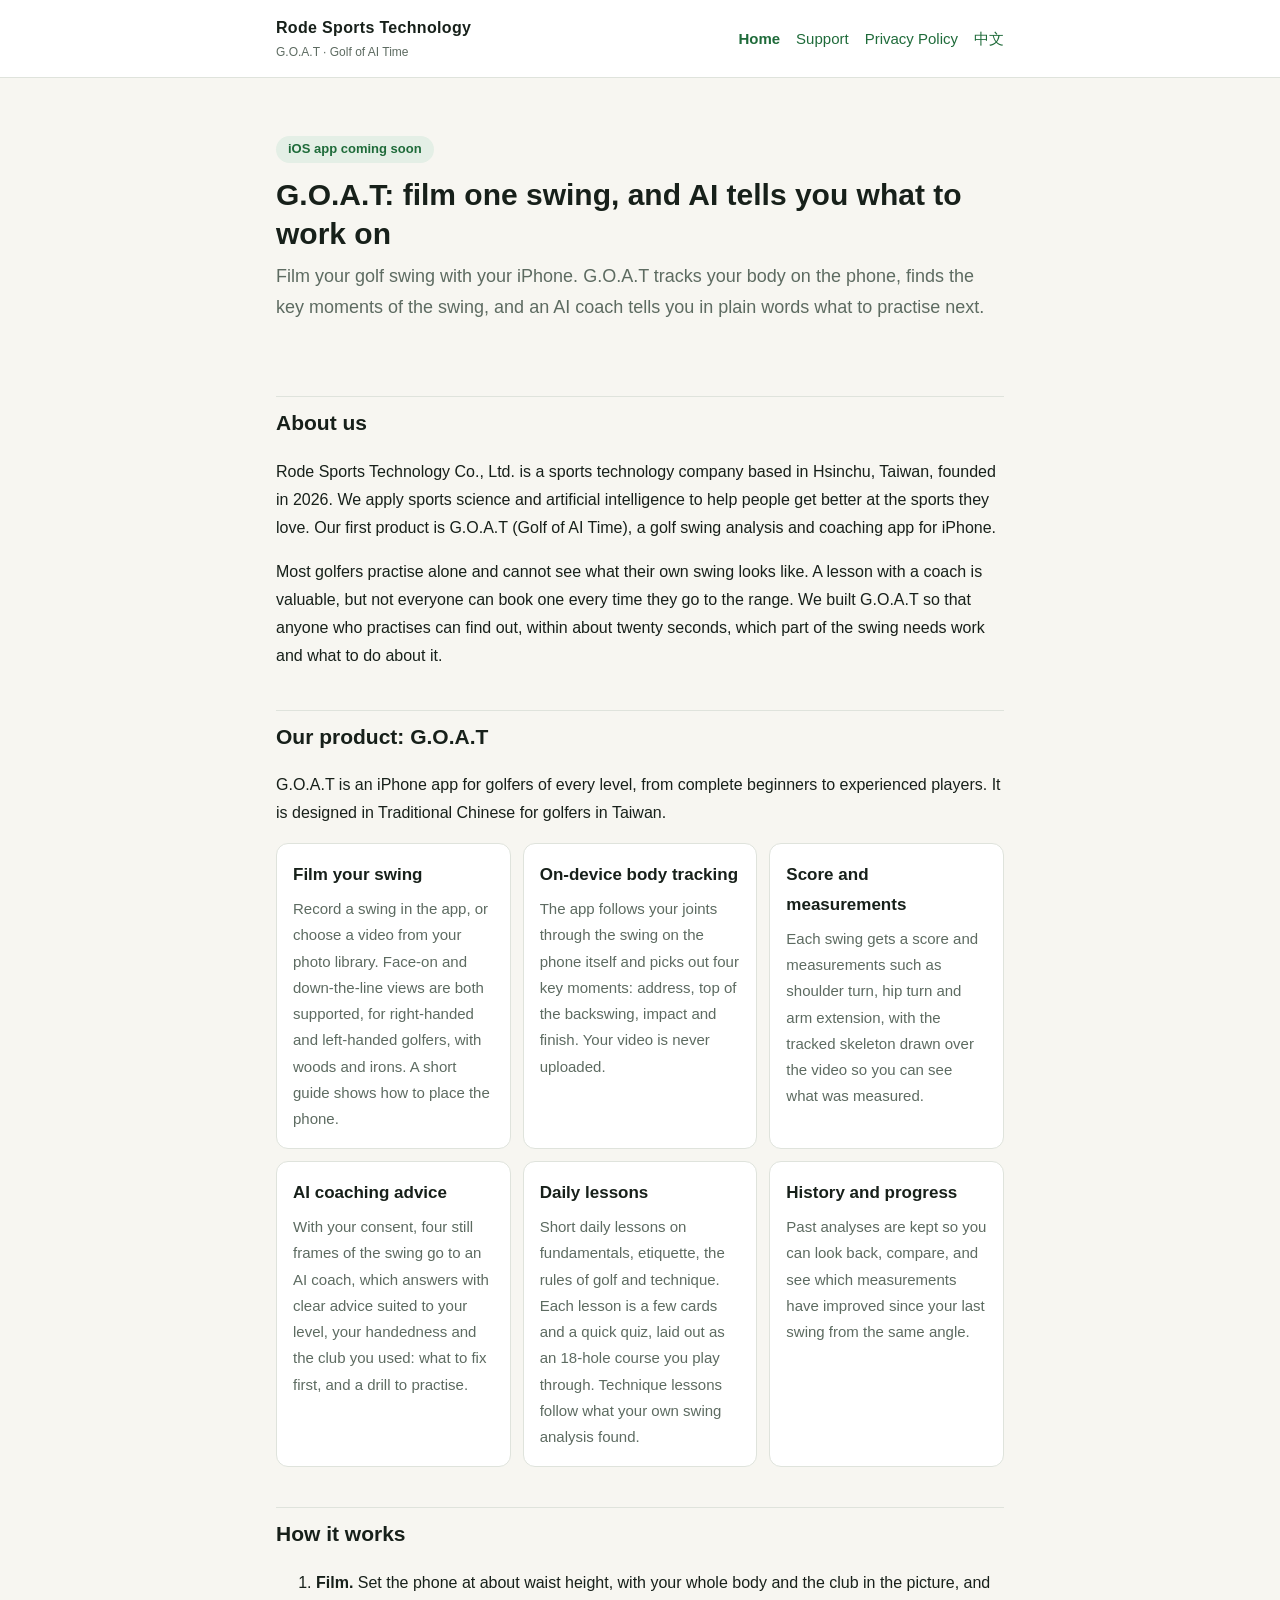
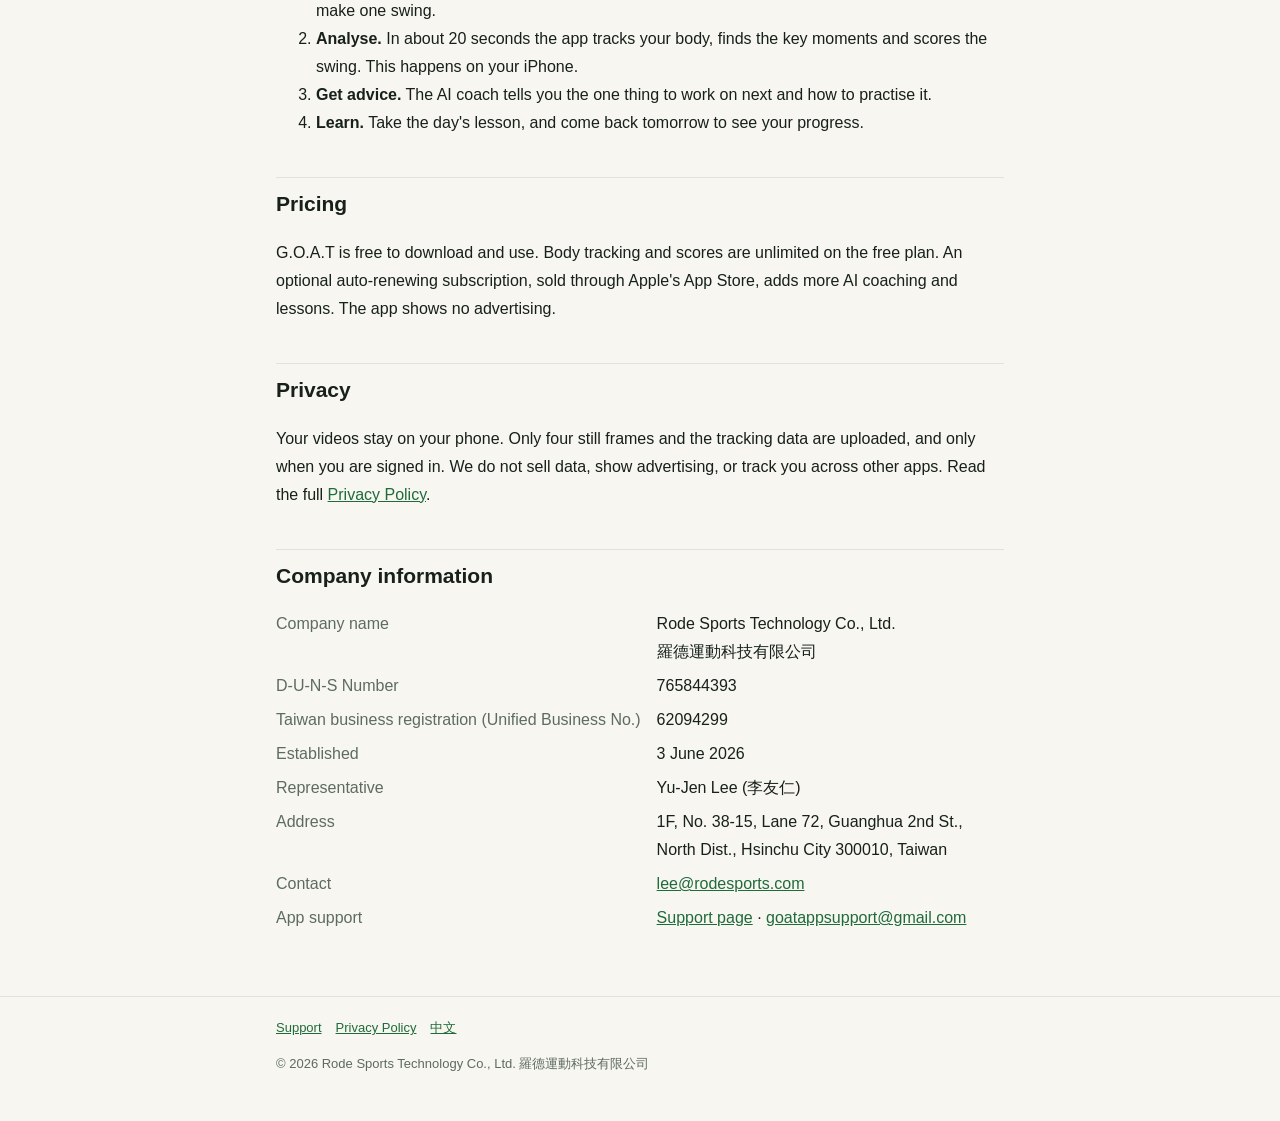
==== en/index.html @ 9e4660c0 "English pages (home, support, privacy policy) and language links; company contact lee@rodesports.com" ====
<!doctype html>
<html lang="en">
<head>
<meta charset="utf-8">
<meta name="viewport" content="width=device-width, initial-scale=1">
<title>Rode Sports Technology Co., Ltd. | G.O.A.T AI Golf Swing Coach</title>
<meta name="description" content="Rode Sports Technology Co., Ltd. builds G.O.A.T (Golf of AI Time), an iPhone app that analyses your golf swing on the phone and gives you AI coaching advice and daily lessons.">
<link rel="stylesheet" href="../style.css">
</head>
<body>
<header class="top"><div class="wrap">
  <a class="brand" href="index.html">Rode Sports Technology<small>G.O.A.T · Golf of AI Time</small></a>
  <nav><a href="index.html" aria-current="page">Home</a><a href="support.html">Support</a><a href="privacy.html">Privacy Policy</a><a href="../index.html" lang="zh-Hant-TW">中文</a></nav>
</div></header>

<main><div class="wrap">
  <section class="hero">
    <span class="tag">iOS app coming soon</span>
    <h1>G.O.A.T: film one swing, and AI tells you what to work on</h1>
    <p class="lead">Film your golf swing with your iPhone. G.O.A.T tracks your body on the phone, finds the key moments of the swing, and an AI coach tells you in plain words what to practise next.</p>
  </section>

  <h2>About us</h2>
  <p>Rode Sports Technology Co., Ltd. is a sports technology company based in Hsinchu, Taiwan, founded in 2026. We apply sports science and artificial intelligence to help people get better at the sports they love. Our first product is G.O.A.T (Golf of AI Time), a golf swing analysis and coaching app for iPhone.</p>
  <p>Most golfers practise alone and cannot see what their own swing looks like. A lesson with a coach is valuable, but not everyone can book one every time they go to the range. We built G.O.A.T so that anyone who practises can find out, within about twenty seconds, which part of the swing needs work and what to do about it.</p>

  <h2>Our product: G.O.A.T</h2>
  <p>G.O.A.T is an iPhone app for golfers of every level, from complete beginners to experienced players. It is designed in Traditional Chinese for golfers in Taiwan.</p>
  <div class="cards">
    <div class="card"><h3>Film your swing</h3><p>Record a swing in the app, or choose a video from your photo library. Face-on and down-the-line views are both supported, for right-handed and left-handed golfers, with woods and irons. A short guide shows how to place the phone.</p></div>
    <div class="card"><h3>On-device body tracking</h3><p>The app follows your joints through the swing on the phone itself and picks out four key moments: address, top of the backswing, impact and finish. Your video is never uploaded.</p></div>
    <div class="card"><h3>Score and measurements</h3><p>Each swing gets a score and measurements such as shoulder turn, hip turn and arm extension, with the tracked skeleton drawn over the video so you can see what was measured.</p></div>
    <div class="card"><h3>AI coaching advice</h3><p>With your consent, four still frames of the swing go to an AI coach, which answers with clear advice suited to your level, your handedness and the club you used: what to fix first, and a drill to practise.</p></div>
    <div class="card"><h3>Daily lessons</h3><p>Short daily lessons on fundamentals, etiquette, the rules of golf and technique. Each lesson is a few cards and a quick quiz, laid out as an 18-hole course you play through. Technique lessons follow what your own swing analysis found.</p></div>
    <div class="card"><h3>History and progress</h3><p>Past analyses are kept so you can look back, compare, and see which measurements have improved since your last swing from the same angle.</p></div>
  </div>

  <h2>How it works</h2>
  <ol>
    <li><strong>Film.</strong> Set the phone at about waist height, with your whole body and the club in the picture, and make one swing.</li>
    <li><strong>Analyse.</strong> In about 20 seconds the app tracks your body, finds the key moments and scores the swing. This happens on your iPhone.</li>
    <li><strong>Get advice.</strong> The AI coach tells you the one thing to work on next and how to practise it.</li>
    <li><strong>Learn.</strong> Take the day's lesson, and come back tomorrow to see your progress.</li>
  </ol>

  <h2>Pricing</h2>
  <p>G.O.A.T is free to download and use. Body tracking and scores are unlimited on the free plan. An optional auto-renewing subscription, sold through Apple's App Store, adds more AI coaching and lessons. The app shows no advertising.</p>

  <h2>Privacy</h2>
  <p>Your videos stay on your phone. Only four still frames and the tracking data are uploaded, and only when you are signed in. We do not sell data, show advertising, or track you across other apps. Read the full <a href="privacy.html">Privacy Policy</a>.</p>

  <h2>Company information</h2>
  <dl class="info">
    <dt>Company name</dt><dd>Rode Sports Technology Co., Ltd.<br><span lang="zh-Hant-TW">羅德運動科技有限公司</span></dd>
    <dt>D-U-N-S Number</dt><dd>765844393</dd>
    <dt>Taiwan business registration (Unified Business No.)</dt><dd>62094299</dd>
    <dt>Established</dt><dd>3 June 2026</dd>
    <dt>Representative</dt><dd>Yu-Jen Lee (<span lang="zh-Hant-TW">李友仁</span>)</dd>
    <dt>Address</dt><dd>1F, No. 38-15, Lane 72, Guanghua 2nd St., North Dist., Hsinchu City 300010, Taiwan</dd>
    <dt>Contact</dt><dd><a href="mailto:lee@rodesports.com">lee@rodesports.com</a></dd>
    <dt>App support</dt><dd><a href="support.html">Support page</a> · <a href="mailto:goatappsupport@gmail.com">goatappsupport@gmail.com</a></dd>
  </dl>
</div></main>

<footer><div class="wrap">
  <a href="support.html">Support</a><a href="privacy.html">Privacy Policy</a><a href="../index.html" lang="zh-Hant-TW">中文</a>
  <p>© 2026 Rode Sports Technology Co., Ltd. 羅德運動科技有限公司</p>
</div></footer>
</body>
</html>
---- style.css ----
:root {
  --bg: #f7f6f1;
  --surface: #ffffff;
  --ink: #17201a;
  --muted: #5d6b61;
  --line: #dfe3dc;
  --green: #1f6b3a;
  --green-soft: #e4efe6;
  --max: 760px;
}
@media (prefers-color-scheme: dark) {
  :root {
    --bg: #111612;
    --surface: #18201a;
    --ink: #e9efe9;
    --muted: #9aa89e;
    --line: #2a352d;
    --green: #6fcf8f;
    --green-soft: #1d2e22;
  }
}
* { box-sizing: border-box; }
html { -webkit-text-size-adjust: 100%; }
body {
  margin: 0;
  background: var(--bg);
  color: var(--ink);
  font: 16px/1.75 -apple-system, BlinkMacSystemFont, "PingFang TC", "Noto Sans TC", "Microsoft JhengHei", sans-serif;
}
a { color: var(--green); }
header.top {
  border-bottom: 1px solid var(--line);
  background: var(--surface);
}
.wrap { max-width: var(--max); margin: 0 auto; padding: 0 16px; }
.top .wrap {
  display: flex; align-items: center; justify-content: space-between;
  gap: 12px; flex-wrap: wrap; padding-top: 14px; padding-bottom: 14px;
}
.brand { font-weight: 700; color: var(--ink); text-decoration: none; letter-spacing: .02em; }
.brand small { display: block; font-weight: 400; color: var(--muted); font-size: 12px; letter-spacing: 0; }
nav a { margin-left: 16px; text-decoration: none; font-size: 15px; }
nav a:first-child { margin-left: 0; }
nav a[aria-current="page"] { font-weight: 700; }
main { padding: 32px 0 48px; }
h1 { font-size: 30px; line-height: 1.3; margin: 0 0 8px; }
h2 { font-size: 21px; margin: 40px 0 10px; padding-top: 8px; border-top: 1px solid var(--line); }
h3 { font-size: 17px; margin: 24px 0 6px; }
.lead { font-size: 18px; color: var(--muted); margin: 0 0 24px; }
.meta { color: var(--muted); font-size: 14px; margin: 0 0 24px; }
.hero { padding: 24px 0 8px; }
.tag {
  display: inline-block; background: var(--green-soft); color: var(--green);
  border-radius: 999px; padding: 2px 12px; font-size: 13px; font-weight: 600; margin-bottom: 12px;
}
.cards { display: grid; grid-template-columns: repeat(auto-fit, minmax(210px, 1fr)); gap: 12px; margin: 16px 0; }
.card { background: var(--surface); border: 1px solid var(--line); border-radius: 12px; padding: 16px; }
.card h3 { margin-top: 0; }
.card p { margin: 0; color: var(--muted); font-size: 15px; }
.table-scroll { overflow-x: auto; margin: 12px 0; }
table { border-collapse: collapse; width: 100%; background: var(--surface); font-size: 15px; }
th, td { border: 1px solid var(--line); padding: 8px 10px; text-align: left; vertical-align: top; }
th { background: var(--green-soft); }
dl.info { display: grid; grid-template-columns: max-content 1fr; gap: 6px 16px; }
dl.info dt { color: var(--muted); }
dl.info dd { margin: 0; }
.todo { background: #fff3c4; color: #5a4400; padding: 0 4px; border-radius: 4px; }
footer { border-top: 1px solid var(--line); color: var(--muted); font-size: 13px; padding: 20px 0 32px; }
footer a { margin-right: 14px; }
@media (max-width: 480px) {
  h1 { font-size: 25px; }
  dl.info { grid-template-columns: 1fr; gap: 0; }
  dl.info dd { margin-bottom: 8px; }
}
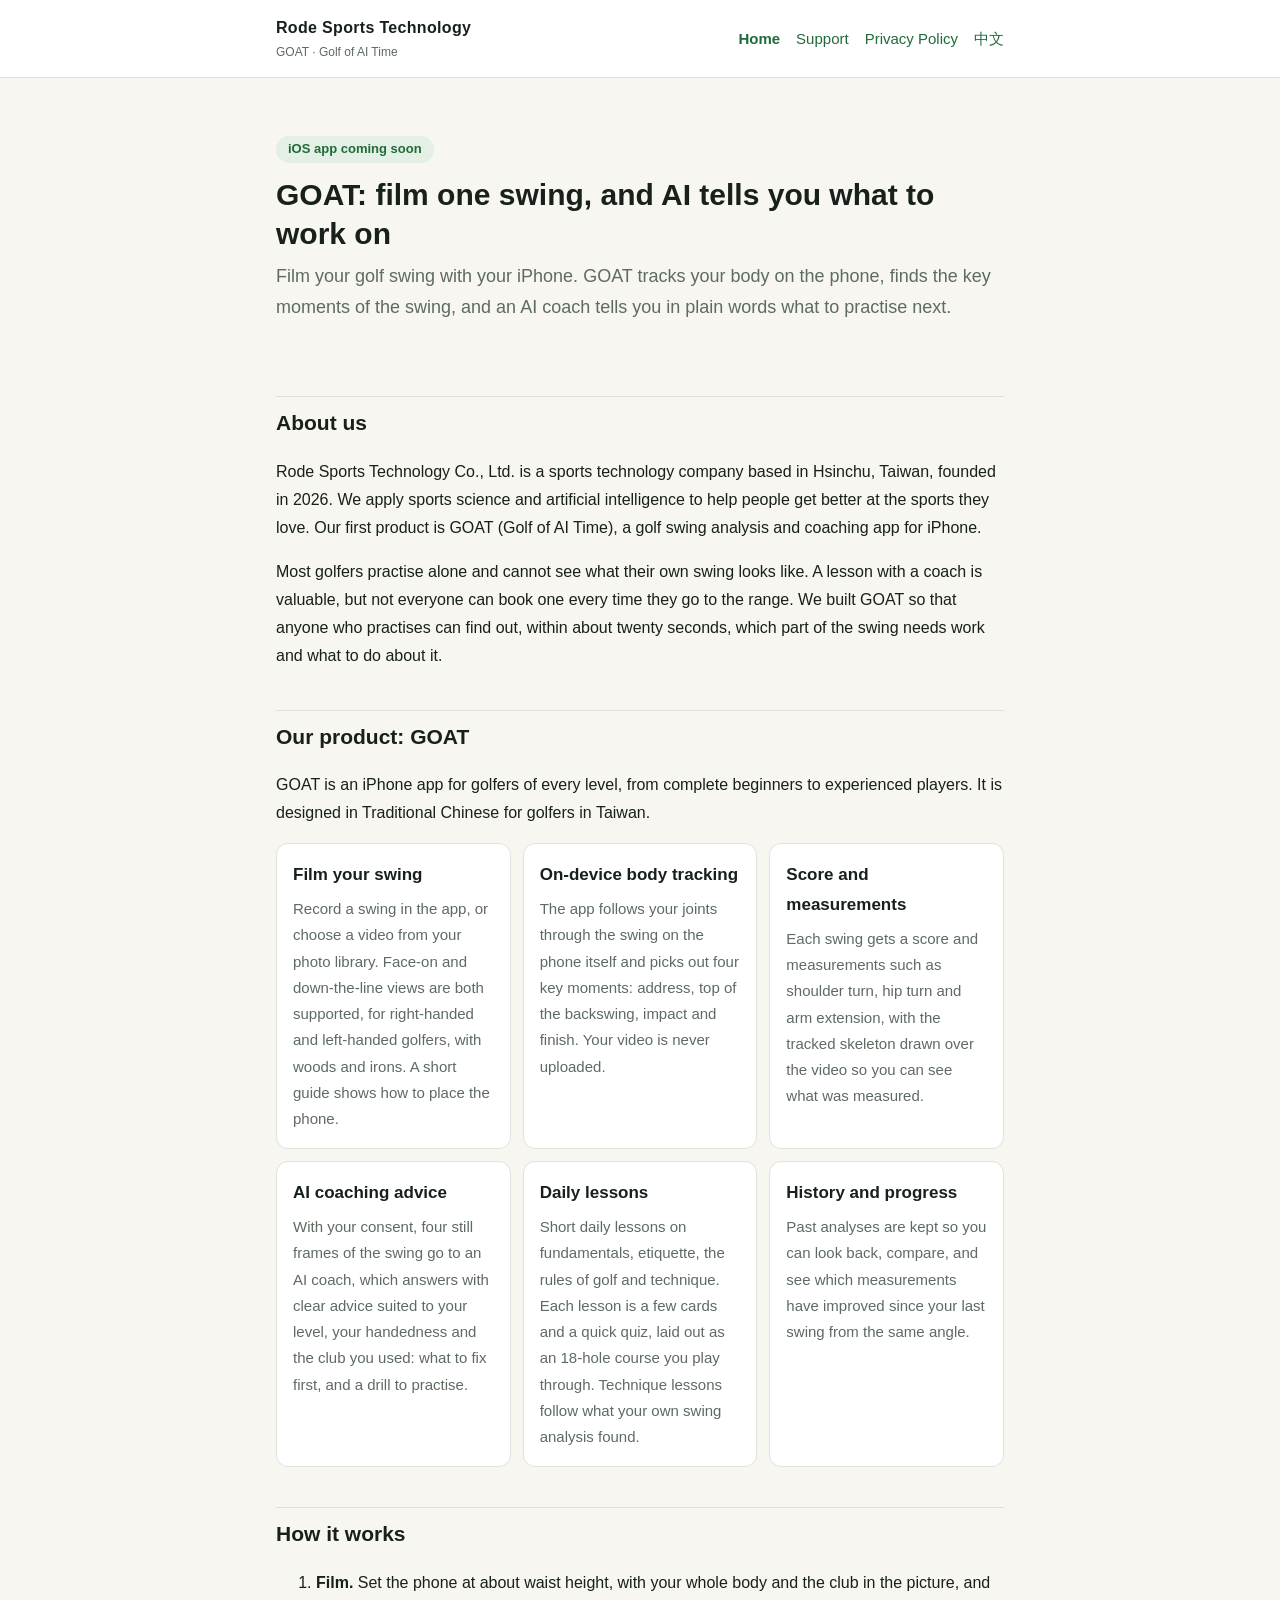
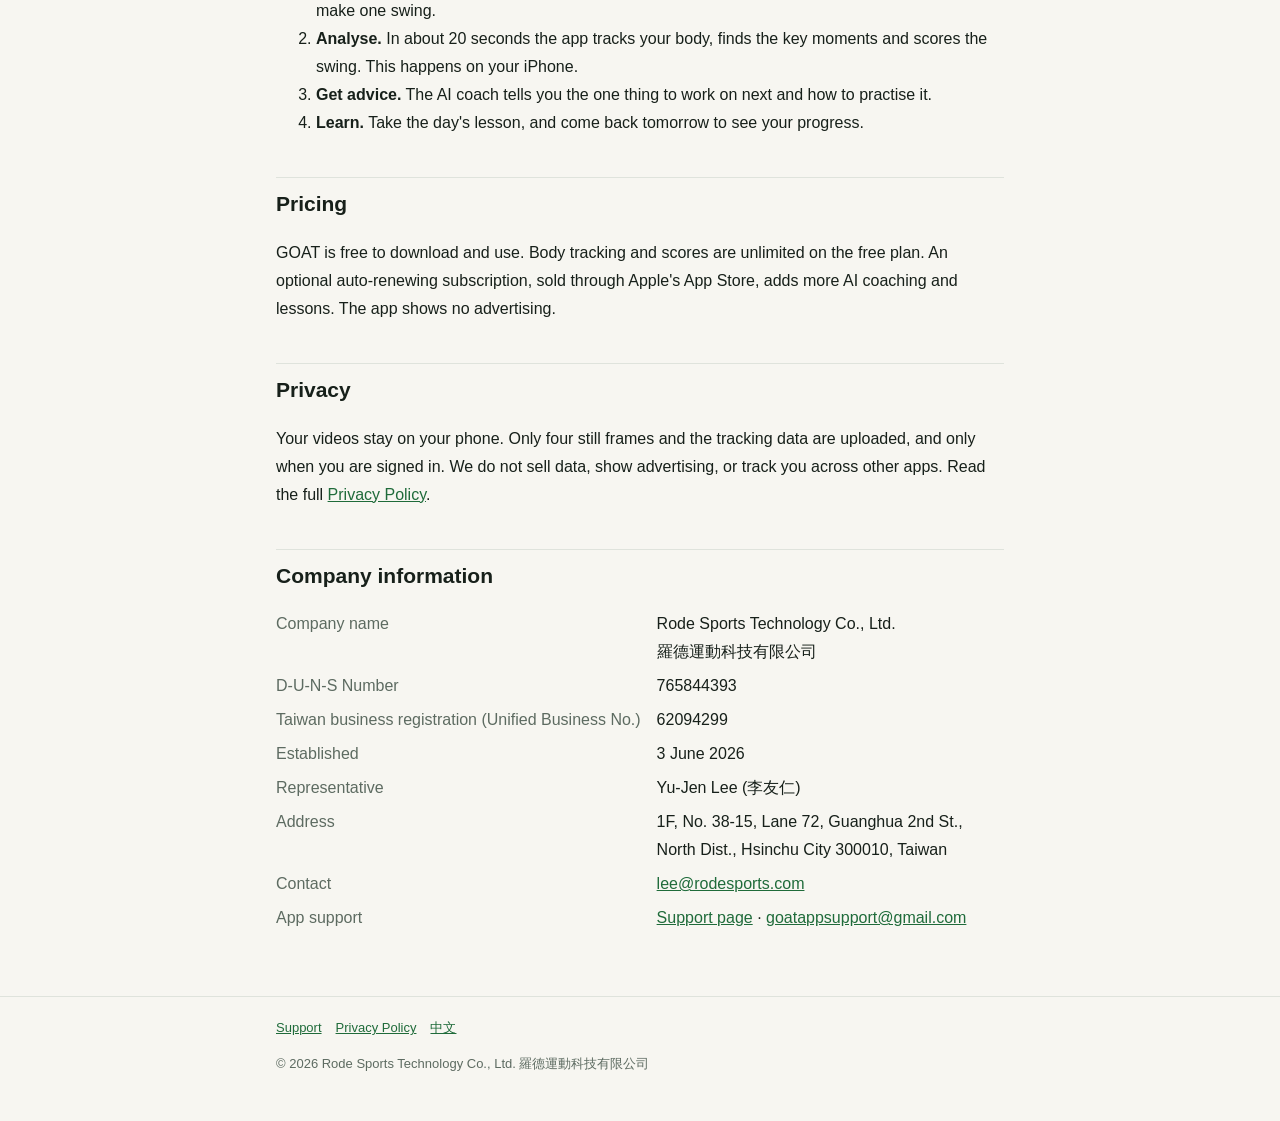
==== commit 3949e4b6: "Brand spelling: GOAT" ====
--- a/en/index.html
+++ b/en/index.html
@@ -3,29 +3,29 @@
 <head>
 <meta charset="utf-8">
 <meta name="viewport" content="width=device-width, initial-scale=1">
-<title>Rode Sports Technology Co., Ltd. | G.O.A.T AI Golf Swing Coach</title>
-<meta name="description" content="Rode Sports Technology Co., Ltd. builds G.O.A.T (Golf of AI Time), an iPhone app that analyses your golf swing on the phone and gives you AI coaching advice and daily lessons.">
+<title>Rode Sports Technology Co., Ltd. | GOAT AI Golf Swing Coach</title>
+<meta name="description" content="Rode Sports Technology Co., Ltd. builds GOAT (Golf of AI Time), an iPhone app that analyses your golf swing on the phone and gives you AI coaching advice and daily lessons.">
 <link rel="stylesheet" href="../style.css">
 </head>
 <body>
 <header class="top"><div class="wrap">
-  <a class="brand" href="index.html">Rode Sports Technology<small>G.O.A.T · Golf of AI Time</small></a>
+  <a class="brand" href="index.html">Rode Sports Technology<small>GOAT · Golf of AI Time</small></a>
   <nav><a href="index.html" aria-current="page">Home</a><a href="support.html">Support</a><a href="privacy.html">Privacy Policy</a><a href="../index.html" lang="zh-Hant-TW">中文</a></nav>
 </div></header>
 
 <main><div class="wrap">
   <section class="hero">
     <span class="tag">iOS app coming soon</span>
-    <h1>G.O.A.T: film one swing, and AI tells you what to work on</h1>
-    <p class="lead">Film your golf swing with your iPhone. G.O.A.T tracks your body on the phone, finds the key moments of the swing, and an AI coach tells you in plain words what to practise next.</p>
+    <h1>GOAT: film one swing, and AI tells you what to work on</h1>
+    <p class="lead">Film your golf swing with your iPhone. GOAT tracks your body on the phone, finds the key moments of the swing, and an AI coach tells you in plain words what to practise next.</p>
   </section>
 
   <h2>About us</h2>
-  <p>Rode Sports Technology Co., Ltd. is a sports technology company based in Hsinchu, Taiwan, founded in 2026. We apply sports science and artificial intelligence to help people get better at the sports they love. Our first product is G.O.A.T (Golf of AI Time), a golf swing analysis and coaching app for iPhone.</p>
-  <p>Most golfers practise alone and cannot see what their own swing looks like. A lesson with a coach is valuable, but not everyone can book one every time they go to the range. We built G.O.A.T so that anyone who practises can find out, within about twenty seconds, which part of the swing needs work and what to do about it.</p>
+  <p>Rode Sports Technology Co., Ltd. is a sports technology company based in Hsinchu, Taiwan, founded in 2026. We apply sports science and artificial intelligence to help people get better at the sports they love. Our first product is GOAT (Golf of AI Time), a golf swing analysis and coaching app for iPhone.</p>
+  <p>Most golfers practise alone and cannot see what their own swing looks like. A lesson with a coach is valuable, but not everyone can book one every time they go to the range. We built GOAT so that anyone who practises can find out, within about twenty seconds, which part of the swing needs work and what to do about it.</p>
 
-  <h2>Our product: G.O.A.T</h2>
-  <p>G.O.A.T is an iPhone app for golfers of every level, from complete beginners to experienced players. It is designed in Traditional Chinese for golfers in Taiwan.</p>
+  <h2>Our product: GOAT</h2>
+  <p>GOAT is an iPhone app for golfers of every level, from complete beginners to experienced players. It is designed in Traditional Chinese for golfers in Taiwan.</p>
   <div class="cards">
     <div class="card"><h3>Film your swing</h3><p>Record a swing in the app, or choose a video from your photo library. Face-on and down-the-line views are both supported, for right-handed and left-handed golfers, with woods and irons. A short guide shows how to place the phone.</p></div>
     <div class="card"><h3>On-device body tracking</h3><p>The app follows your joints through the swing on the phone itself and picks out four key moments: address, top of the backswing, impact and finish. Your video is never uploaded.</p></div>
@@ -44,7 +44,7 @@
   </ol>
 
   <h2>Pricing</h2>
-  <p>G.O.A.T is free to download and use. Body tracking and scores are unlimited on the free plan. An optional auto-renewing subscription, sold through Apple's App Store, adds more AI coaching and lessons. The app shows no advertising.</p>
+  <p>GOAT is free to download and use. Body tracking and scores are unlimited on the free plan. An optional auto-renewing subscription, sold through Apple's App Store, adds more AI coaching and lessons. The app shows no advertising.</p>
 
   <h2>Privacy</h2>
   <p>Your videos stay on your phone. Only four still frames and the tracking data are uploaded, and only when you are signed in. We do not sell data, show advertising, or track you across other apps. Read the full <a href="privacy.html">Privacy Policy</a>.</p>
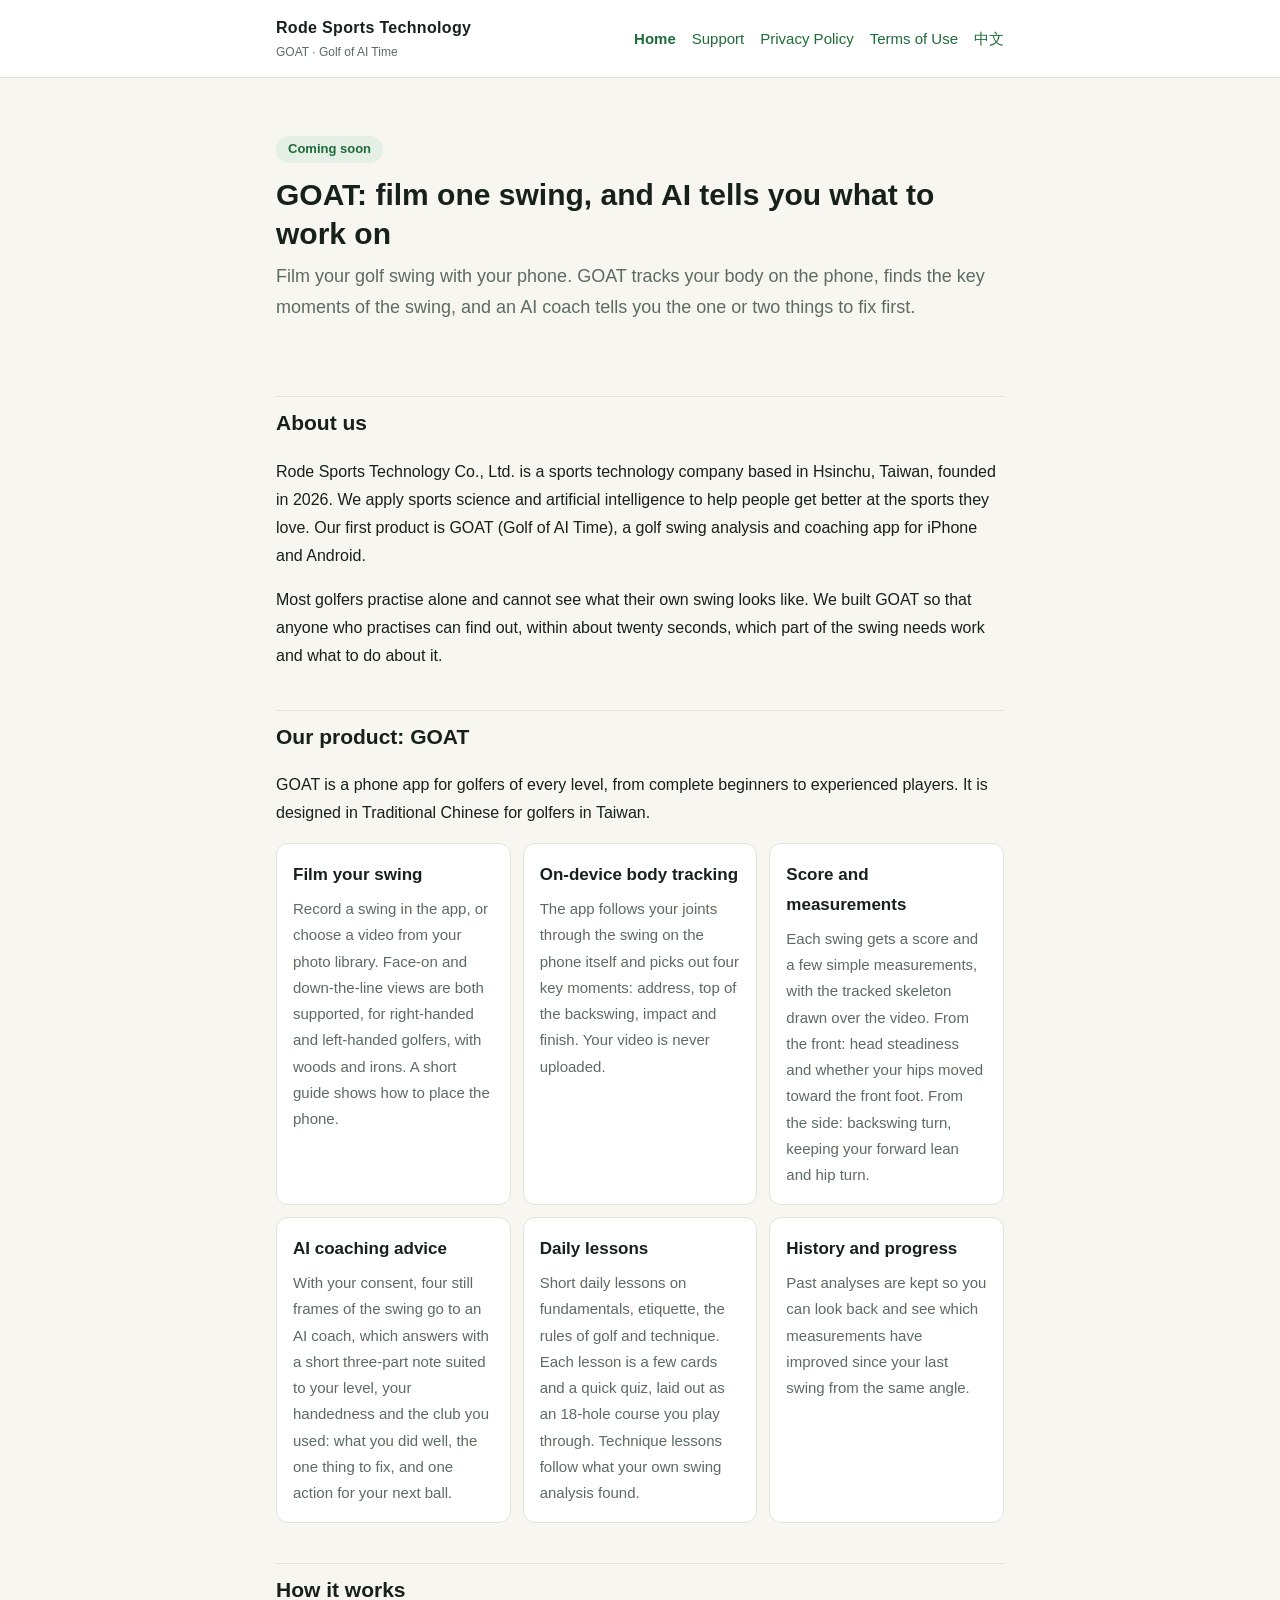
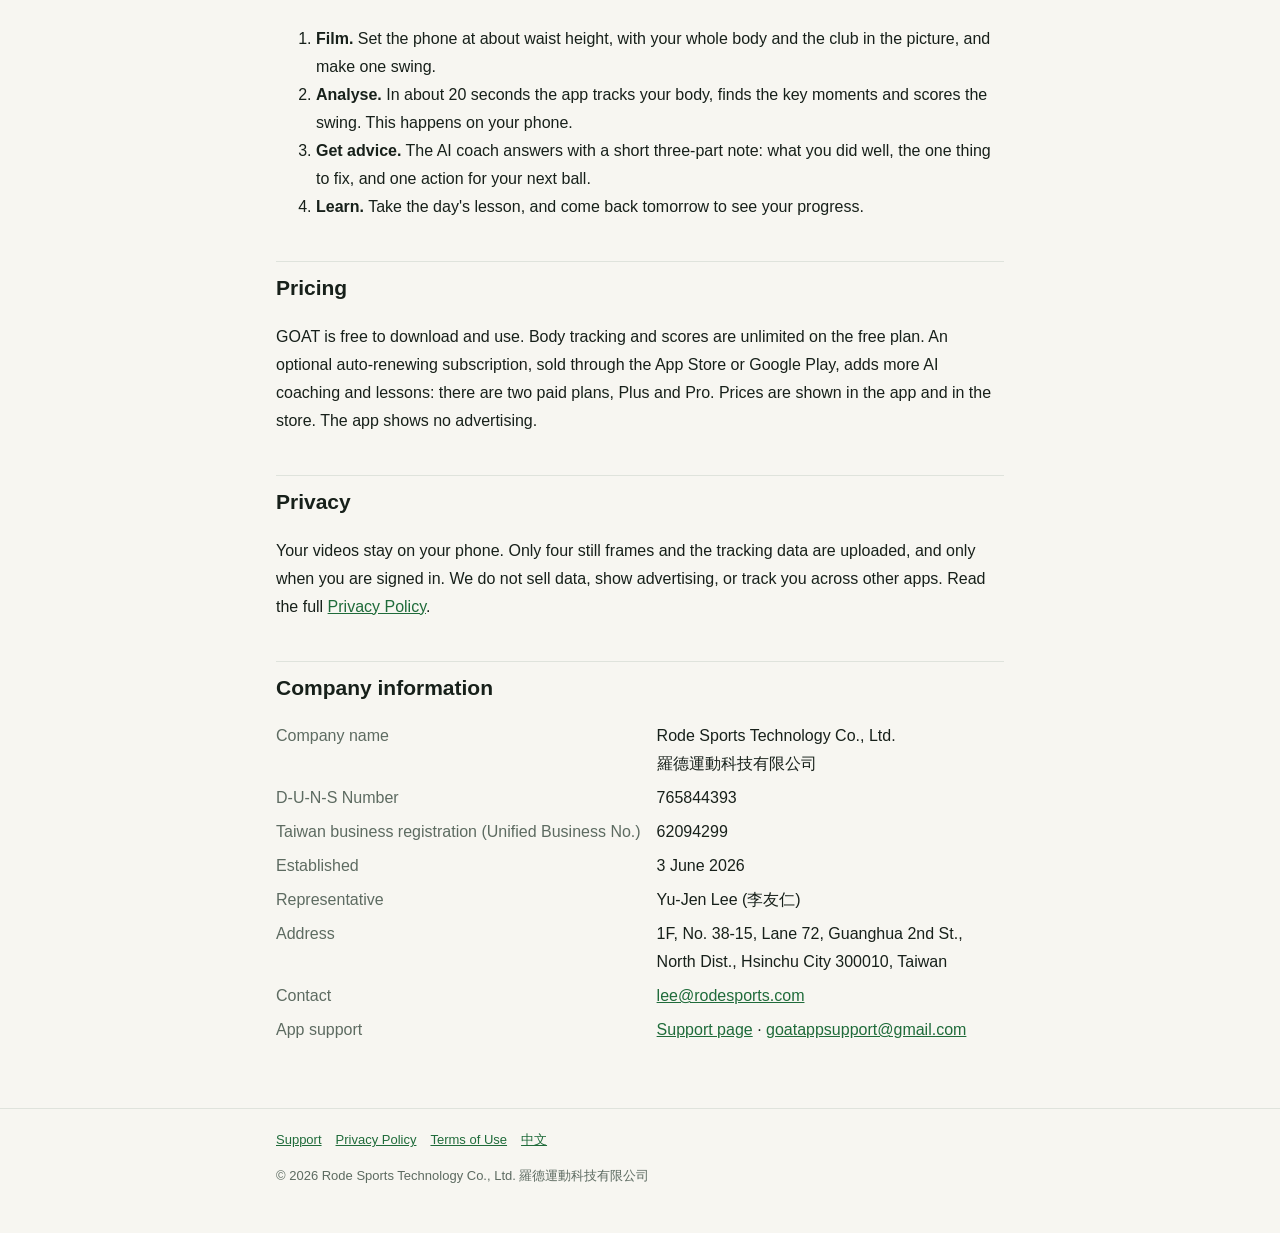
==== commit 7fa83365: "Terms of Use page; three-tier pricing; privacy policy and support updates (zh + en)" ====
--- a/en/index.html
+++ b/en/index.html
@@ -4,47 +4,47 @@
 <meta charset="utf-8">
 <meta name="viewport" content="width=device-width, initial-scale=1">
 <title>Rode Sports Technology Co., Ltd. | GOAT AI Golf Swing Coach</title>
-<meta name="description" content="Rode Sports Technology Co., Ltd. builds GOAT (Golf of AI Time), an iPhone app that analyses your golf swing on the phone and gives you AI coaching advice and daily lessons.">
+<meta name="description" content="Rode Sports Technology Co., Ltd. builds GOAT (Golf of AI Time), an app that analyses your golf swing on the phone and gives you AI coaching advice and daily lessons.">
 <link rel="stylesheet" href="../style.css">
 </head>
 <body>
 <header class="top"><div class="wrap">
   <a class="brand" href="index.html">Rode Sports Technology<small>GOAT · Golf of AI Time</small></a>
-  <nav><a href="index.html" aria-current="page">Home</a><a href="support.html">Support</a><a href="privacy.html">Privacy Policy</a><a href="../index.html" lang="zh-Hant-TW">中文</a></nav>
+  <nav><a href="index.html" aria-current="page">Home</a><a href="support.html">Support</a><a href="privacy.html">Privacy Policy</a><a href="terms.html">Terms of Use</a><a href="../index.html" lang="zh-Hant-TW">中文</a></nav>
 </div></header>
 
 <main><div class="wrap">
   <section class="hero">
-    <span class="tag">iOS app coming soon</span>
+    <span class="tag">Coming soon</span>
     <h1>GOAT: film one swing, and AI tells you what to work on</h1>
-    <p class="lead">Film your golf swing with your iPhone. GOAT tracks your body on the phone, finds the key moments of the swing, and an AI coach tells you in plain words what to practise next.</p>
+    <p class="lead">Film your golf swing with your phone. GOAT tracks your body on the phone, finds the key moments of the swing, and an AI coach tells you the one or two things to fix first.</p>
   </section>
 
   <h2>About us</h2>
-  <p>Rode Sports Technology Co., Ltd. is a sports technology company based in Hsinchu, Taiwan, founded in 2026. We apply sports science and artificial intelligence to help people get better at the sports they love. Our first product is GOAT (Golf of AI Time), a golf swing analysis and coaching app for iPhone.</p>
-  <p>Most golfers practise alone and cannot see what their own swing looks like. A lesson with a coach is valuable, but not everyone can book one every time they go to the range. We built GOAT so that anyone who practises can find out, within about twenty seconds, which part of the swing needs work and what to do about it.</p>
+  <p>Rode Sports Technology Co., Ltd. is a sports technology company based in Hsinchu, Taiwan, founded in 2026. We apply sports science and artificial intelligence to help people get better at the sports they love. Our first product is GOAT (Golf of AI Time), a golf swing analysis and coaching app for iPhone and Android.</p>
+  <p>Most golfers practise alone and cannot see what their own swing looks like. We built GOAT so that anyone who practises can find out, within about twenty seconds, which part of the swing needs work and what to do about it.</p>
 
   <h2>Our product: GOAT</h2>
-  <p>GOAT is an iPhone app for golfers of every level, from complete beginners to experienced players. It is designed in Traditional Chinese for golfers in Taiwan.</p>
+  <p>GOAT is a phone app for golfers of every level, from complete beginners to experienced players. It is designed in Traditional Chinese for golfers in Taiwan.</p>
   <div class="cards">
     <div class="card"><h3>Film your swing</h3><p>Record a swing in the app, or choose a video from your photo library. Face-on and down-the-line views are both supported, for right-handed and left-handed golfers, with woods and irons. A short guide shows how to place the phone.</p></div>
     <div class="card"><h3>On-device body tracking</h3><p>The app follows your joints through the swing on the phone itself and picks out four key moments: address, top of the backswing, impact and finish. Your video is never uploaded.</p></div>
-    <div class="card"><h3>Score and measurements</h3><p>Each swing gets a score and measurements such as shoulder turn, hip turn and arm extension, with the tracked skeleton drawn over the video so you can see what was measured.</p></div>
-    <div class="card"><h3>AI coaching advice</h3><p>With your consent, four still frames of the swing go to an AI coach, which answers with clear advice suited to your level, your handedness and the club you used: what to fix first, and a drill to practise.</p></div>
+    <div class="card"><h3>Score and measurements</h3><p>Each swing gets a score and a few simple measurements, with the tracked skeleton drawn over the video. From the front: head steadiness and whether your hips moved toward the front foot. From the side: backswing turn, keeping your forward lean and hip turn.</p></div>
+    <div class="card"><h3>AI coaching advice</h3><p>With your consent, four still frames of the swing go to an AI coach, which answers with a short three-part note suited to your level, your handedness and the club you used: what you did well, the one thing to fix, and one action for your next ball.</p></div>
     <div class="card"><h3>Daily lessons</h3><p>Short daily lessons on fundamentals, etiquette, the rules of golf and technique. Each lesson is a few cards and a quick quiz, laid out as an 18-hole course you play through. Technique lessons follow what your own swing analysis found.</p></div>
-    <div class="card"><h3>History and progress</h3><p>Past analyses are kept so you can look back, compare, and see which measurements have improved since your last swing from the same angle.</p></div>
+    <div class="card"><h3>History and progress</h3><p>Past analyses are kept so you can look back and see which measurements have improved since your last swing from the same angle.</p></div>
   </div>
 
   <h2>How it works</h2>
   <ol>
     <li><strong>Film.</strong> Set the phone at about waist height, with your whole body and the club in the picture, and make one swing.</li>
-    <li><strong>Analyse.</strong> In about 20 seconds the app tracks your body, finds the key moments and scores the swing. This happens on your iPhone.</li>
-    <li><strong>Get advice.</strong> The AI coach tells you the one thing to work on next and how to practise it.</li>
+    <li><strong>Analyse.</strong> In about 20 seconds the app tracks your body, finds the key moments and scores the swing. This happens on your phone.</li>
+    <li><strong>Get advice.</strong> The AI coach answers with a short three-part note: what you did well, the one thing to fix, and one action for your next ball.</li>
     <li><strong>Learn.</strong> Take the day's lesson, and come back tomorrow to see your progress.</li>
   </ol>
 
   <h2>Pricing</h2>
-  <p>GOAT is free to download and use. Body tracking and scores are unlimited on the free plan. An optional auto-renewing subscription, sold through Apple's App Store, adds more AI coaching and lessons. The app shows no advertising.</p>
+  <p>GOAT is free to download and use. Body tracking and scores are unlimited on the free plan. An optional auto-renewing subscription, sold through the App Store or Google Play, adds more AI coaching and lessons: there are two paid plans, Plus and Pro. Prices are shown in the app and in the store. The app shows no advertising.</p>
 
   <h2>Privacy</h2>
   <p>Your videos stay on your phone. Only four still frames and the tracking data are uploaded, and only when you are signed in. We do not sell data, show advertising, or track you across other apps. Read the full <a href="privacy.html">Privacy Policy</a>.</p>
@@ -63,7 +63,7 @@
 </div></main>
 
 <footer><div class="wrap">
-  <a href="support.html">Support</a><a href="privacy.html">Privacy Policy</a><a href="../index.html" lang="zh-Hant-TW">中文</a>
+  <a href="support.html">Support</a><a href="privacy.html">Privacy Policy</a><a href="terms.html">Terms of Use</a><a href="../index.html" lang="zh-Hant-TW">中文</a>
   <p>© 2026 Rode Sports Technology Co., Ltd. 羅德運動科技有限公司</p>
 </div></footer>
 </body>
